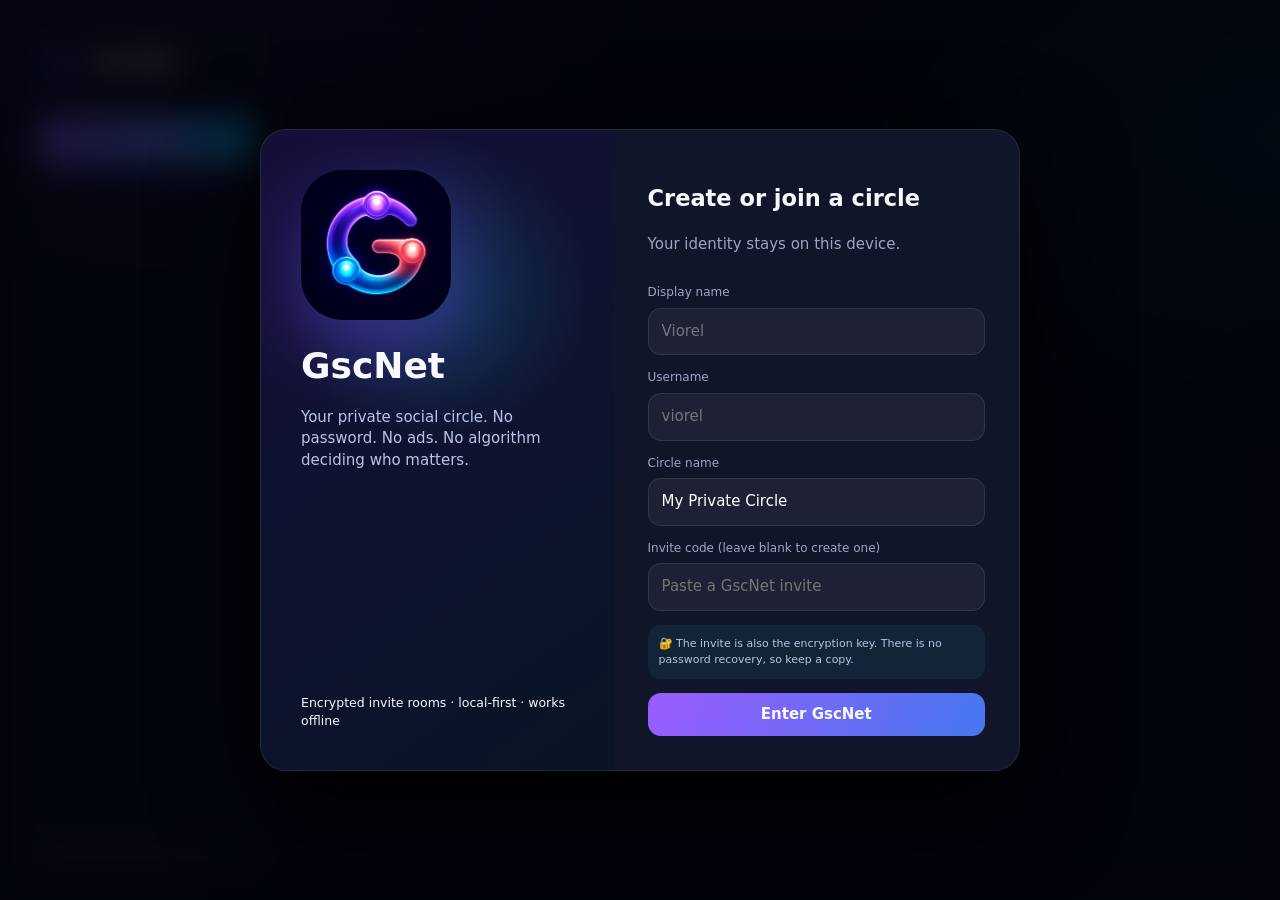
==== index.html @ 874287f3 "Launch GscNet private social PWA" ====
<!doctype html>
<html lang="en">
<head>
  <meta charset="utf-8">
  <meta name="viewport" content="width=device-width,initial-scale=1,viewport-fit=cover">
  <meta name="theme-color" content="#080b19">
  <meta name="description" content="GscNet — your private social circle.">
  <title>GscNet</title>
  <link rel="manifest" href="manifest.webmanifest">
  <link rel="icon" href="assets/gscnet-icon-1024.png">
  <link rel="apple-touch-icon" href="assets/gscnet-icon-1024.png">
  <link rel="stylesheet" href="styles.css">
</head>
<body>
  <div id="app" class="app-shell">
    <aside class="sidebar glass">
      <button class="brand" data-view="home" aria-label="GscNet home">
        <img src="assets/gscnet-icon-1024.png" alt="">
        <span>GscNet</span>
      </button>
      <nav id="mainNav" class="main-nav" aria-label="Main navigation"></nav>
      <button id="createButton" class="primary-action"><span>＋</span> Create</button>
      <button id="profileMini" class="profile-mini"></button>
    </aside>

    <main class="main-column">
      <header class="mobile-header glass">
        <button class="brand compact" data-view="home"><img src="assets/gscnet-icon-1024.png" alt=""><span>GscNet</span></button>
        <div class="header-actions">
          <button class="icon-button" data-view="notifications" aria-label="Notifications">♡<b id="notifBadge"></b></button>
          <button class="icon-button" data-view="messages" aria-label="Messages">✦</button>
        </div>
      </header>
      <section id="view" class="view" aria-live="polite"></section>
      <nav id="mobileNav" class="mobile-nav glass" aria-label="Mobile navigation"></nav>
    </main>

    <aside id="rightRail" class="right-rail"></aside>
  </div>

  <div id="toastStack" class="toast-stack" aria-live="polite"></div>
  <div id="modalRoot"></div>
  <input id="mediaPicker" type="file" accept="image/*,video/*" hidden>

  <template id="postTemplate">
    <article class="post-card glass-card">
      <header class="post-head"></header>
      <div class="post-media"></div>
      <div class="post-actions"></div>
      <div class="post-copy"></div>
      <div class="comments-preview"></div>
    </article>
  </template>

  <script src="mqtt.min.js"></script>
  <script src="app.js"></script>
</body>
</html>
---- styles.css ----
:root {
  color-scheme: dark;
  --bg: #070916;
  --panel: rgba(16, 20, 39, .78);
  --panel-solid: #11152a;
  --soft: #191f3a;
  --line: rgba(255,255,255,.09);
  --text: #f8f9ff;
  --muted: #9da5c6;
  --violet: #9a5cff;
  --cyan: #18d8ff;
  --coral: #ff647c;
  --green: #50e3a4;
  --shadow: 0 18px 60px rgba(0,0,0,.34);
  --radius: 24px;
  --safe-bottom: env(safe-area-inset-bottom, 0px);
}
* { box-sizing: border-box; }
html { background: var(--bg); scroll-behavior: smooth; }
body { margin: 0; min-height: 100vh; overflow-x: hidden; background:
  radial-gradient(850px 620px at 12% -10%, rgba(111,67,255,.20), transparent 62%),
  radial-gradient(740px 520px at 100% 15%, rgba(0,206,255,.12), transparent 60%), var(--bg);
  color: var(--text); font: 500 15px/1.45 Inter, ui-sans-serif, system-ui, -apple-system, BlinkMacSystemFont, "Segoe UI", sans-serif;
  -webkit-font-smoothing: antialiased;
}
button, input, textarea { font: inherit; }
button { color: inherit; cursor: pointer; }
img, video { display: block; max-width: 100%; }
a { color: inherit; }
.app-shell { display: grid; grid-template-columns: 252px minmax(0, 660px) 320px; gap: 28px; width: min(1300px, calc(100% - 40px)); margin: 0 auto; }
.glass { background: var(--panel); border: 1px solid var(--line); backdrop-filter: blur(24px); -webkit-backdrop-filter: blur(24px); }
.glass-card { background: linear-gradient(145deg, rgba(23,28,53,.92), rgba(12,15,31,.9)); border: 1px solid var(--line); box-shadow: var(--shadow); }
.sidebar { position: sticky; top: 18px; align-self: start; height: calc(100vh - 36px); border-radius: 28px; padding: 18px 14px; display: flex; flex-direction: column; z-index: 20; }
.brand { border: 0; background: transparent; display: flex; align-items: center; gap: 11px; padding: 5px 8px 18px; font-weight: 850; font-size: 22px; letter-spacing: -.5px; }
.brand img { width: 38px; height: 38px; border-radius: 13px; box-shadow: 0 8px 24px rgba(132,64,255,.35); }
.main-nav { display: grid; gap: 5px; }
.nav-item { position: relative; border: 0; border-radius: 15px; background: transparent; color: var(--muted); padding: 12px 13px; display: flex; align-items: center; gap: 13px; text-align: left; transition: .2s ease; }
.nav-item .nav-icon { width: 24px; text-align: center; font-size: 19px; }
.nav-item:hover { color: white; background: rgba(255,255,255,.055); transform: translateX(2px); }
.nav-item.active { color: white; background: linear-gradient(90deg, rgba(145,82,255,.28), rgba(29,213,255,.08)); }
.nav-item.active::before { content: ""; position: absolute; left: 0; width: 3px; height: 24px; border-radius: 9px; background: linear-gradient(var(--violet), var(--cyan)); }
.nav-dot { margin-left: auto; width: 7px; height: 7px; border-radius: 50%; background: var(--coral); box-shadow: 0 0 12px var(--coral); }
.primary-action { border: 0; border-radius: 16px; padding: 13px 16px; margin: 18px 4px 10px; font-weight: 800; background: linear-gradient(110deg, #8c50ff, #4f72ff 55%, #00c9ee); box-shadow: 0 14px 32px rgba(104,72,255,.30); transition: .2s; }
.primary-action:hover { transform: translateY(-2px); filter: brightness(1.1); }
.profile-mini { margin-top: auto; border: 1px solid var(--line); background: rgba(255,255,255,.035); border-radius: 17px; padding: 10px; display: flex; gap: 10px; align-items: center; text-align: left; }
.avatar { width: 42px; height: 42px; border-radius: 50%; object-fit: cover; flex: 0 0 auto; background: linear-gradient(140deg, var(--violet), var(--cyan)); display: grid; place-items: center; font-weight: 900; color: white; border: 2px solid rgba(255,255,255,.18); }
.avatar.sm { width: 34px; height: 34px; font-size: 12px; }
.avatar.lg { width: 90px; height: 90px; font-size: 28px; }
.avatar.online { box-shadow: 0 0 0 3px var(--panel-solid), 0 0 0 5px var(--green); }
.profile-mini strong, .profile-mini small { display: block; overflow: hidden; text-overflow: ellipsis; white-space: nowrap; max-width: 150px; }
.profile-mini small { color: var(--muted); }
.main-column { min-width: 0; padding: 18px 0 110px; }
.mobile-header, .mobile-nav { display: none; }
.view { display: grid; gap: 18px; }
.section-head { display: flex; align-items: end; justify-content: space-between; gap: 14px; }
.section-head h1, .section-head h2 { margin: 0; letter-spacing: -.7px; }
.section-head h1 { font-size: clamp(25px, 4vw, 34px); }
.section-head p { margin: 4px 0 0; color: var(--muted); }
.text-button { color: #8ecfff; border: 0; background: none; padding: 8px; font-weight: 750; }
.stories { display: flex; gap: 14px; overflow-x: auto; scrollbar-width: none; padding: 3px 2px 8px; }
.stories::-webkit-scrollbar { display: none; }
.story { width: 75px; flex: 0 0 75px; border: 0; background: transparent; padding: 0; text-align: center; }
.story-ring { position: relative; width: 68px; height: 68px; padding: 3px; margin: auto; border-radius: 50%; background: linear-gradient(135deg, var(--coral), var(--violet), var(--cyan)); }
.story-ring.seen { background: #343a59; }
.story-ring .avatar { width: 100%; height: 100%; border: 3px solid var(--bg); }
.story.add .story-ring { background: var(--soft); }
.story.add .story-ring::after { content: "+"; position: absolute; right: 0; bottom: 1px; width: 22px; height: 22px; display: grid; place-items: center; border-radius: 50%; background: var(--cyan); color: #05111a; font-weight: 900; border: 3px solid var(--bg); }
.story span { display: block; margin-top: 6px; font-size: 11px; overflow: hidden; text-overflow: ellipsis; white-space: nowrap; }
.composer-strip { border-radius: 20px; padding: 13px 15px; display: flex; align-items: center; gap: 11px; }
.composer-strip button { flex: 1; border: 0; border-radius: 15px; padding: 12px 15px; color: var(--muted); background: rgba(255,255,255,.05); text-align: left; }
.quick-actions { display: flex; gap: 7px; }
.quick-actions .chip { flex: 0 0 auto; width: 40px; padding: 10px; text-align: center; }
.feed { display: grid; gap: 20px; }
.post-card { border-radius: var(--radius); overflow: hidden; }
.post-head { display: flex; align-items: center; gap: 10px; padding: 15px 16px; }
.post-author { min-width: 0; flex: 1; }
.post-author strong, .post-author small { display: block; }
.post-author small { color: var(--muted); font-size: 12px; }
.more-button, .icon-button { border: 0; background: transparent; width: 40px; height: 40px; border-radius: 50%; display: grid; place-items: center; }
.more-button:hover, .icon-button:hover { background: rgba(255,255,255,.07); }
.post-media { position: relative; aspect-ratio: 4/5; background: #0d1020; overflow: hidden; }
.post-media img, .post-media video { width: 100%; height: 100%; object-fit: cover; }
.post-media .media-placeholder { height: 100%; display: grid; place-items: center; padding: 40px; text-align: center; font-size: clamp(28px, 8vw, 54px); font-weight: 900; letter-spacing: -2px; }
.post-media .carousel-count { position: absolute; right: 13px; top: 13px; background: rgba(0,0,0,.58); border-radius: 20px; padding: 5px 9px; font-size: 11px; }
.post-actions { padding: 11px 13px 3px; display: flex; align-items: center; gap: 3px; }
.post-actions button { border: 0; background: transparent; min-width: 42px; height: 40px; border-radius: 12px; font-size: 20px; }
.post-actions button:hover { background: rgba(255,255,255,.06); }
.post-actions .liked { color: var(--coral); animation: pop .28s ease; }
.post-actions .saved { color: var(--cyan); }
.post-actions .spacer { flex: 1; }
.post-copy { padding: 0 16px 8px; }
.post-copy .likes { font-weight: 800; margin-bottom: 5px; }
.post-copy p { margin: 0; }
.post-copy .caption-user { font-weight: 800; margin-right: 6px; }
.comments-preview { padding: 0 16px 15px; color: var(--muted); }
.comments-preview button { border: 0; background: none; color: inherit; padding: 4px 0; }
@keyframes pop { 50% { transform: scale(1.35); } }
.right-rail { padding: 24px 0; position: sticky; top: 0; align-self: start; height: 100vh; overflow: auto; scrollbar-width: none; }
.rail-card { padding: 17px; border-radius: 21px; margin-bottom: 15px; background: rgba(16,20,39,.64); border: 1px solid var(--line); }
.rail-title { display: flex; justify-content: space-between; align-items: center; margin-bottom: 14px; }
.rail-title h3 { margin: 0; font-size: 15px; }
.status-pill { display: inline-flex; align-items: center; gap: 6px; color: var(--green); font-size: 11px; }
.status-pill::before { content: ""; width: 7px; height: 7px; border-radius: 50%; background: currentColor; box-shadow: 0 0 8px currentColor; }
.suggestion, .activity { display: flex; align-items: center; gap: 9px; padding: 8px 0; }
.suggestion .meta, .activity .meta { flex: 1; min-width: 0; }
.suggestion strong, .suggestion small, .activity strong, .activity small { display: block; overflow: hidden; white-space: nowrap; text-overflow: ellipsis; }
.suggestion small, .activity small { color: var(--muted); font-size: 11px; }
.follow-button { border: 0; background: rgba(137,92,255,.16); color: #bca0ff; border-radius: 11px; padding: 7px 9px; font-size: 11px; font-weight: 800; }
.search-box { position: relative; }
.search-box input { width: 100%; border: 1px solid var(--line); background: rgba(255,255,255,.05); color: var(--text); padding: 13px 15px 13px 42px; border-radius: 15px; outline: none; }
.search-box::before { content: "⌕"; position: absolute; left: 15px; top: 8px; font-size: 23px; color: var(--muted); }
.grid { display: grid; grid-template-columns: repeat(3, 1fr); gap: 3px; border-radius: 18px; overflow: hidden; }
.grid-item { position: relative; aspect-ratio: 1; border: 0; background: var(--soft); padding: 0; overflow: hidden; }
.grid-item img, .grid-item video { width: 100%; height: 100%; object-fit: cover; }
.grid-placeholder { height: 100%; display: grid; place-items: center; padding: 10px; text-align: center; font-weight: 900; background: linear-gradient(145deg, #6739c9, #116b9d); }
.grid-item:hover::after { content: attr(data-stats); position: absolute; inset: 0; display: grid; place-items: center; background: rgba(0,0,0,.48); font-weight: 800; }
.reels { height: calc(100vh - 36px); scroll-snap-type: y mandatory; overflow-y: auto; border-radius: 24px; scrollbar-width: none; }
.reel { height: 100%; min-height: 600px; position: relative; scroll-snap-align: start; background: #0c1020; overflow: hidden; }
.reel .post-media { height: 100%; aspect-ratio: auto; }
.reel-overlay { position: absolute; inset: auto 0 0; padding: 100px 70px 24px 20px; background: linear-gradient(transparent, rgba(0,0,0,.78)); }
.reel-actions { position: absolute; right: 12px; bottom: 24px; display: grid; gap: 13px; }
.reel-actions button { width: 48px; height: 48px; border: 0; border-radius: 50%; background: rgba(0,0,0,.38); color: white; }
.profile-header { border-radius: 25px; padding: 24px; }
.profile-top { display: flex; gap: 22px; align-items: center; }
.profile-info { flex: 1; }
.profile-info h1 { margin: 0; }
.profile-info .handle { color: var(--muted); }
.profile-stats { display: flex; gap: clamp(16px, 6vw, 44px); margin: 17px 0; }
.profile-stats button { border: 0; background: none; padding: 0; text-align: left; }
.profile-stats strong, .profile-stats span { display: block; }
.profile-stats span { color: var(--muted); font-size: 12px; }
.profile-buttons { display: flex; gap: 8px; }
.secondary-button { border: 1px solid var(--line); border-radius: 12px; background: rgba(255,255,255,.055); padding: 9px 14px; font-weight: 750; }
.profile-tabs { display: flex; justify-content: center; gap: 28px; border-bottom: 1px solid var(--line); }
.profile-tabs button { border: 0; border-bottom: 2px solid transparent; background: none; color: var(--muted); padding: 13px 7px; }
.profile-tabs button.active { color: white; border-color: var(--cyan); }
.list-panel { border-radius: 22px; overflow: hidden; }
.list-row { display: flex; align-items: center; gap: 12px; padding: 13px 15px; border-bottom: 1px solid var(--line); }
.list-row:last-child { border: 0; }
.list-row .meta { flex: 1; min-width: 0; }
.list-row .meta strong, .list-row .meta small { display: block; white-space: nowrap; overflow: hidden; text-overflow: ellipsis; }
.list-row .meta small { color: var(--muted); }
.message-layout { display: grid; grid-template-columns: 230px 1fr; min-height: 70vh; border-radius: 24px; overflow: hidden; }
.conversation-list { border-right: 1px solid var(--line); background: rgba(255,255,255,.02); }
.conversation-list h2 { padding: 17px; margin: 0; }
.conversation { width: 100%; border: 0; border-bottom: 1px solid var(--line); background: transparent; padding: 12px; display: flex; gap: 9px; text-align: left; }
.conversation.active { background: rgba(131,78,255,.13); }
.chat { min-width: 0; display: flex; flex-direction: column; height: 70vh; }
.chat-head { display: flex; align-items: center; gap: 10px; padding: 12px 15px; border-bottom: 1px solid var(--line); }
.messages { flex: 1; overflow-y: auto; padding: 18px; display: flex; flex-direction: column; gap: 9px; }
.bubble { max-width: 78%; border-radius: 17px 17px 17px 5px; background: var(--soft); padding: 9px 12px; }
.bubble.mine { align-self: end; border-radius: 17px 17px 5px 17px; background: linear-gradient(120deg, #7c47e8, #3b6ee8); }
.bubble small { display: block; margin-top: 3px; opacity: .65; font-size: 9px; }
.message-form { display: flex; gap: 8px; padding: 12px; border-top: 1px solid var(--line); }
.message-form input { flex: 1; min-width: 0; border: 1px solid var(--line); border-radius: 20px; background: rgba(255,255,255,.05); color: white; padding: 11px 14px; outline: none; }
.message-form button { border: 0; border-radius: 50%; width: 42px; background: var(--violet); }
.empty-state { text-align: center; border: 1px dashed rgba(255,255,255,.15); border-radius: 24px; padding: 46px 20px; color: var(--muted); }
.empty-state .big-icon { font-size: 45px; margin-bottom: 10px; }
.modal-backdrop { position: fixed; z-index: 100; inset: 0; background: rgba(2,3,10,.78); backdrop-filter: blur(15px); display: grid; place-items: center; padding: 18px; animation: fade .2s; }
.modal { width: min(540px, 100%); max-height: min(760px, 94vh); overflow: auto; border-radius: 26px; background: #11152a; border: 1px solid var(--line); box-shadow: 0 30px 100px #000; }
.modal.wide { width: min(820px, 100%); }
.modal-head { display: flex; align-items: center; justify-content: space-between; padding: 16px 19px; border-bottom: 1px solid var(--line); }
.modal-head h2 { margin: 0; font-size: 18px; }
.modal-body { padding: 18px; }
.close-button { border: 0; background: rgba(255,255,255,.06); border-radius: 50%; width: 35px; height: 35px; }
.form-grid { display: grid; gap: 14px; }
.field { display: grid; gap: 6px; }
.field span { color: var(--muted); font-size: 12px; }
.field input, .field textarea, .field select { width: 100%; border: 1px solid var(--line); border-radius: 13px; background: rgba(255,255,255,.055); color: white; padding: 12px 13px; outline: none; }
.field textarea { resize: vertical; min-height: 90px; }
.modal-actions { display: flex; justify-content: end; gap: 9px; padding-top: 7px; }
.submit-button { border: 0; border-radius: 13px; background: linear-gradient(110deg, var(--violet), #4678f0); padding: 11px 17px; font-weight: 800; }
.media-preview { position: relative; aspect-ratio: 4/3; border: 1px dashed var(--line); border-radius: 18px; overflow: hidden; background: rgba(255,255,255,.025); display: grid; place-items: center; color: var(--muted); }
.media-preview img, .media-preview video { width: 100%; height: 100%; object-fit: cover; }
.onboarding { width: min(760px, 100%); display: grid; grid-template-columns: 1fr 1.15fr; overflow: hidden; }
.onboard-art { padding: 40px; background: radial-gradient(circle at 50% 25%, rgba(26,221,255,.18), transparent 30%), linear-gradient(145deg, #151038, #081526); display: flex; flex-direction: column; justify-content: space-between; }
.onboard-art img { width: 150px; border-radius: 42px; box-shadow: 0 28px 80px rgba(116,61,255,.42); }
.onboard-art h1 { font-size: 36px; margin: 20px 0 8px; }
.onboard-art p { color: #bac3e6; }
.onboard-form { padding: 34px; }
.privacy-note { display: flex; gap: 9px; padding: 11px; border-radius: 12px; color: #b8c2e8; background: rgba(41,216,255,.07); font-size: 11px; }
.invite-card { background: linear-gradient(140deg, rgba(126,76,255,.24), rgba(16,202,240,.1)); border: 1px solid rgba(138,111,255,.25); border-radius: 18px; padding: 17px; }
.invite-code { font: 800 15px ui-monospace, SFMono-Regular, Consolas, monospace; letter-spacing: .8px; word-break: break-all; }
.toast-stack { position: fixed; z-index: 130; right: 18px; bottom: calc(20px + var(--safe-bottom)); display: grid; gap: 8px; }
.toast { min-width: 220px; max-width: 360px; padding: 12px 14px; border-radius: 13px; background: #1c2240; border: 1px solid var(--line); box-shadow: var(--shadow); animation: slide .25s ease; }
.connection-banner { border-radius: 16px; padding: 10px 13px; display: flex; align-items: center; justify-content: space-between; font-size: 12px; color: var(--muted); }
.connection-banner strong { color: var(--green); }
@keyframes fade { from { opacity: 0 } }
@keyframes slide { from { transform: translateY(12px); opacity: 0 } }
@media (max-width: 1100px) {
  .app-shell { grid-template-columns: 90px minmax(0, 660px) 280px; }
  .sidebar { align-items: center; }
  .sidebar .brand span, .nav-item .nav-label, .primary-action:not(:hover), .profile-mini > div { display: none; }
  .nav-item { justify-content: center; width: 56px; }
  .nav-item .nav-icon { font-size: 21px; }
  .primary-action { width: 54px; padding: 13px 0; font-size: 0; }
  .primary-action span { font-size: 24px; }
  .profile-mini { padding: 7px; }
}
@media (max-width: 900px) {
  .app-shell { display: block; width: 100%; }
  .sidebar, .right-rail { display: none; }
  .main-column { padding: 0 0 calc(83px + var(--safe-bottom)); }
  .mobile-header { height: calc(64px + env(safe-area-inset-top, 0px)); padding: env(safe-area-inset-top, 0px) 14px 0; display: flex; align-items: center; justify-content: space-between; position: sticky; top: 0; z-index: 30; border-width: 0 0 1px; }
  .brand.compact { padding: 0; font-size: 20px; }
  .brand.compact img { width: 34px; height: 34px; border-radius: 11px; }
  .header-actions { display: flex; }
  .icon-button { position: relative; font-size: 20px; }
  #notifBadge:not(:empty) { position: absolute; right: 3px; top: 2px; min-width: 17px; height: 17px; padding: 0 4px; border-radius: 10px; display: grid; place-items: center; background: var(--coral); font-size: 9px; }
  .view { max-width: 660px; margin: auto; padding: 14px 12px 0; }
  .mobile-nav { position: fixed; z-index: 40; left: 9px; right: 9px; bottom: calc(8px + var(--safe-bottom)); height: 63px; border-radius: 22px; display: flex; align-items: center; justify-content: space-around; padding: 5px; box-shadow: 0 18px 55px rgba(0,0,0,.55); }
  .mobile-nav .nav-item { display: grid; place-items: center; width: 50px; height: 50px; padding: 0; }
  .mobile-nav .nav-item.active::before { left: 50%; bottom: 1px; top: auto; transform: translateX(-50%); width: 20px; height: 3px; }
  .mobile-nav .nav-dot { position: absolute; right: 7px; top: 6px; }
  .post-card { border-radius: 21px; }
  .message-layout { grid-template-columns: 82px 1fr; }
  .conversation-list h2, .conversation .meta { display: none; }
  .conversation { justify-content: center; }
}
@media (max-width: 560px) {
  .view { padding-left: 0; padding-right: 0; }
  .view > .section-head, .view > .stories, .view > .composer-strip, .view > .connection-banner, .view > .search-box, .view > .profile-header, .view > .profile-tabs { margin-left: 12px; margin-right: 12px; }
  .post-card { border-left: 0; border-right: 0; border-radius: 0; }
  .post-media { aspect-ratio: 1/1.12; }
  .grid { border-radius: 0; }
  .onboarding { display: block; }
  .onboard-art { padding: 22px; min-height: 230px; }
  .onboard-art img { width: 85px; border-radius: 25px; }
  .onboard-art h1 { font-size: 28px; margin: 10px 0 2px; }
  .onboard-form { padding: 22px; }
  .profile-header { padding: 18px; }
  .profile-top { align-items: flex-start; gap: 15px; }
  .avatar.lg { width: 72px; height: 72px; }
  .profile-stats { gap: 17px; }
  .message-layout { border-radius: 0; min-height: calc(100vh - 140px); }
  .chat { height: calc(100vh - 140px); }
}
@media (prefers-reduced-motion: reduce) { *, *::before, *::after { animation-duration: .01ms !important; scroll-behavior: auto !important; transition: none !important; } }
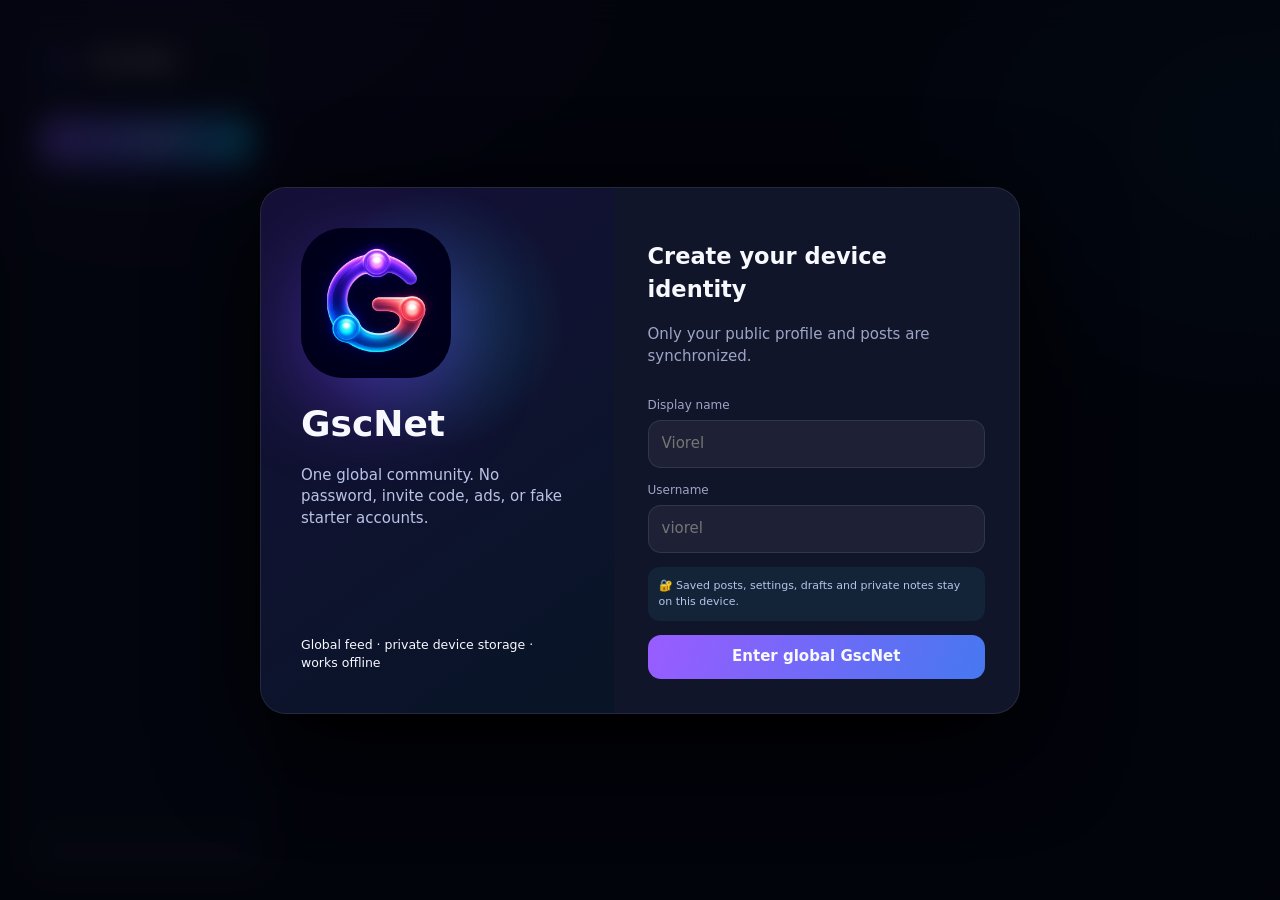
==== commit 72fc5e16: "Replace invite circles and demo users with global feed" ====
--- a/index.html
+++ b/index.html
@@ -4,7 +4,7 @@
   <meta charset="utf-8">
   <meta name="viewport" content="width=device-width,initial-scale=1,viewport-fit=cover">
   <meta name="theme-color" content="#080b19">
-  <meta name="description" content="GscNet — your private social circle.">
+  <meta name="description" content="GscNet — a global social feed with private device storage.">
   <title>GscNet</title>
   <link rel="manifest" href="manifest.webmanifest">
   <link rel="icon" href="assets/gscnet-icon-1024.png">
--- a/styles.css
+++ b/styles.css
@@ -236,3 +236,64 @@
   .chat { height: calc(100vh - 140px); }
 }
 @media (prefers-reduced-motion: reduce) { *, *::before, *::after { animation-duration: .01ms !important; scroll-behavior: auto !important; transition: none !important; } }
+
+/* GscNet 4 compact/performance pass */
+.post-card, .grid-item, .list-row, .conversation { contain: layout paint style; }
+.post-card { content-visibility: auto; contain-intrinsic-size: 680px; }
+.grid-item { content-visibility: auto; contain-intrinsic-size: 180px; }
+.post-media img, .post-media video, .grid-item img, .grid-item video { transform: translateZ(0); backface-visibility: hidden; }
+
+@media (max-width: 560px) {
+  .main-column { padding-bottom: calc(70px + var(--safe-bottom)); }
+  .mobile-header { height: calc(56px + env(safe-area-inset-top, 0px)); padding-left: 10px; padding-right: 10px; }
+  .brand.compact { font-size: 18px; }
+  .brand.compact img { width: 30px; height: 30px; border-radius: 9px; }
+  .icon-button, .more-button { width: 36px; height: 36px; }
+  .view { padding-top: 9px; }
+  .view > .section-head, .view > .stories, .view > .composer-strip, .view > .connection-banner, .view > .search-box, .view > .profile-header, .view > .profile-tabs { margin-left: 10px; margin-right: 10px; }
+  .stories { gap: 7px; padding-bottom: 5px; }
+  .story { width: 61px; flex-basis: 61px; }
+  .story-ring { width: 54px; height: 54px; padding: 2px; }
+  .story-ring .avatar { border-width: 2px; }
+  .story.add .story-ring::after { width: 18px; height: 18px; border-width: 2px; font-size: 12px; }
+  .story span { margin-top: 4px; font-size: 10px; }
+  .composer-strip { padding: 9px 10px; gap: 8px; border-radius: 16px; }
+  .composer-strip button { padding: 10px 11px; border-radius: 12px; }
+  .quick-actions .chip { width: 35px; padding: 8px; }
+  .feed { gap: 12px; }
+  .post-head { padding: 10px 11px; gap: 8px; }
+  .post-media { aspect-ratio: 1 / 1.08; }
+  .post-actions { padding: 7px 8px 1px; }
+  .post-actions button { min-width: 38px; height: 36px; font-size: 19px; }
+  .post-copy { padding: 0 11px 6px; }
+  .comments-preview { padding: 0 11px 11px; }
+  .mobile-nav { left: 7px; right: 7px; bottom: calc(6px + var(--safe-bottom)); height: 56px; border-radius: 18px; padding: 3px; }
+  .mobile-nav .nav-item { width: 44px; height: 44px; }
+  .modal-backdrop { padding: 8px; align-items: end; }
+  .modal { max-height: 92dvh; border-radius: 22px 22px 14px 14px; }
+  .modal-head { padding: 12px 14px; }
+  .modal-body { padding: 13px; }
+  .reels { height: calc(100dvh - 66px - var(--safe-bottom)); border-radius: 0; }
+  .reel { min-height: 520px; }
+  .reel-overlay { padding: 80px 62px 18px 14px; }
+  .reel-actions { right: 9px; bottom: 18px; gap: 9px; }
+  .reel-actions button { width: 43px; height: 43px; }
+  .profile-header { padding: 14px; border-radius: 20px; }
+  .profile-tabs button { padding: 10px 6px; }
+  .list-row { padding: 10px 11px; }
+  .messages { padding: 11px; gap: 7px; }
+  .message-form { padding: 8px; }
+}
+
+@media (max-width: 360px) {
+  .view > .section-head, .view > .stories, .view > .composer-strip, .view > .connection-banner, .view > .search-box, .view > .profile-header, .view > .profile-tabs { margin-left: 7px; margin-right: 7px; }
+  .story { width: 57px; flex-basis: 57px; }
+  .story-ring { width: 51px; height: 51px; }
+  .profile-top { gap: 10px; }
+  .profile-stats { gap: 11px; }
+  .avatar.lg { width: 62px; height: 62px; }
+}
+
+@media (prefers-reduced-transparency: reduce) {
+  .glass, .modal, .mobile-nav, .mobile-header { backdrop-filter: none; background: #11162b; }
+}
